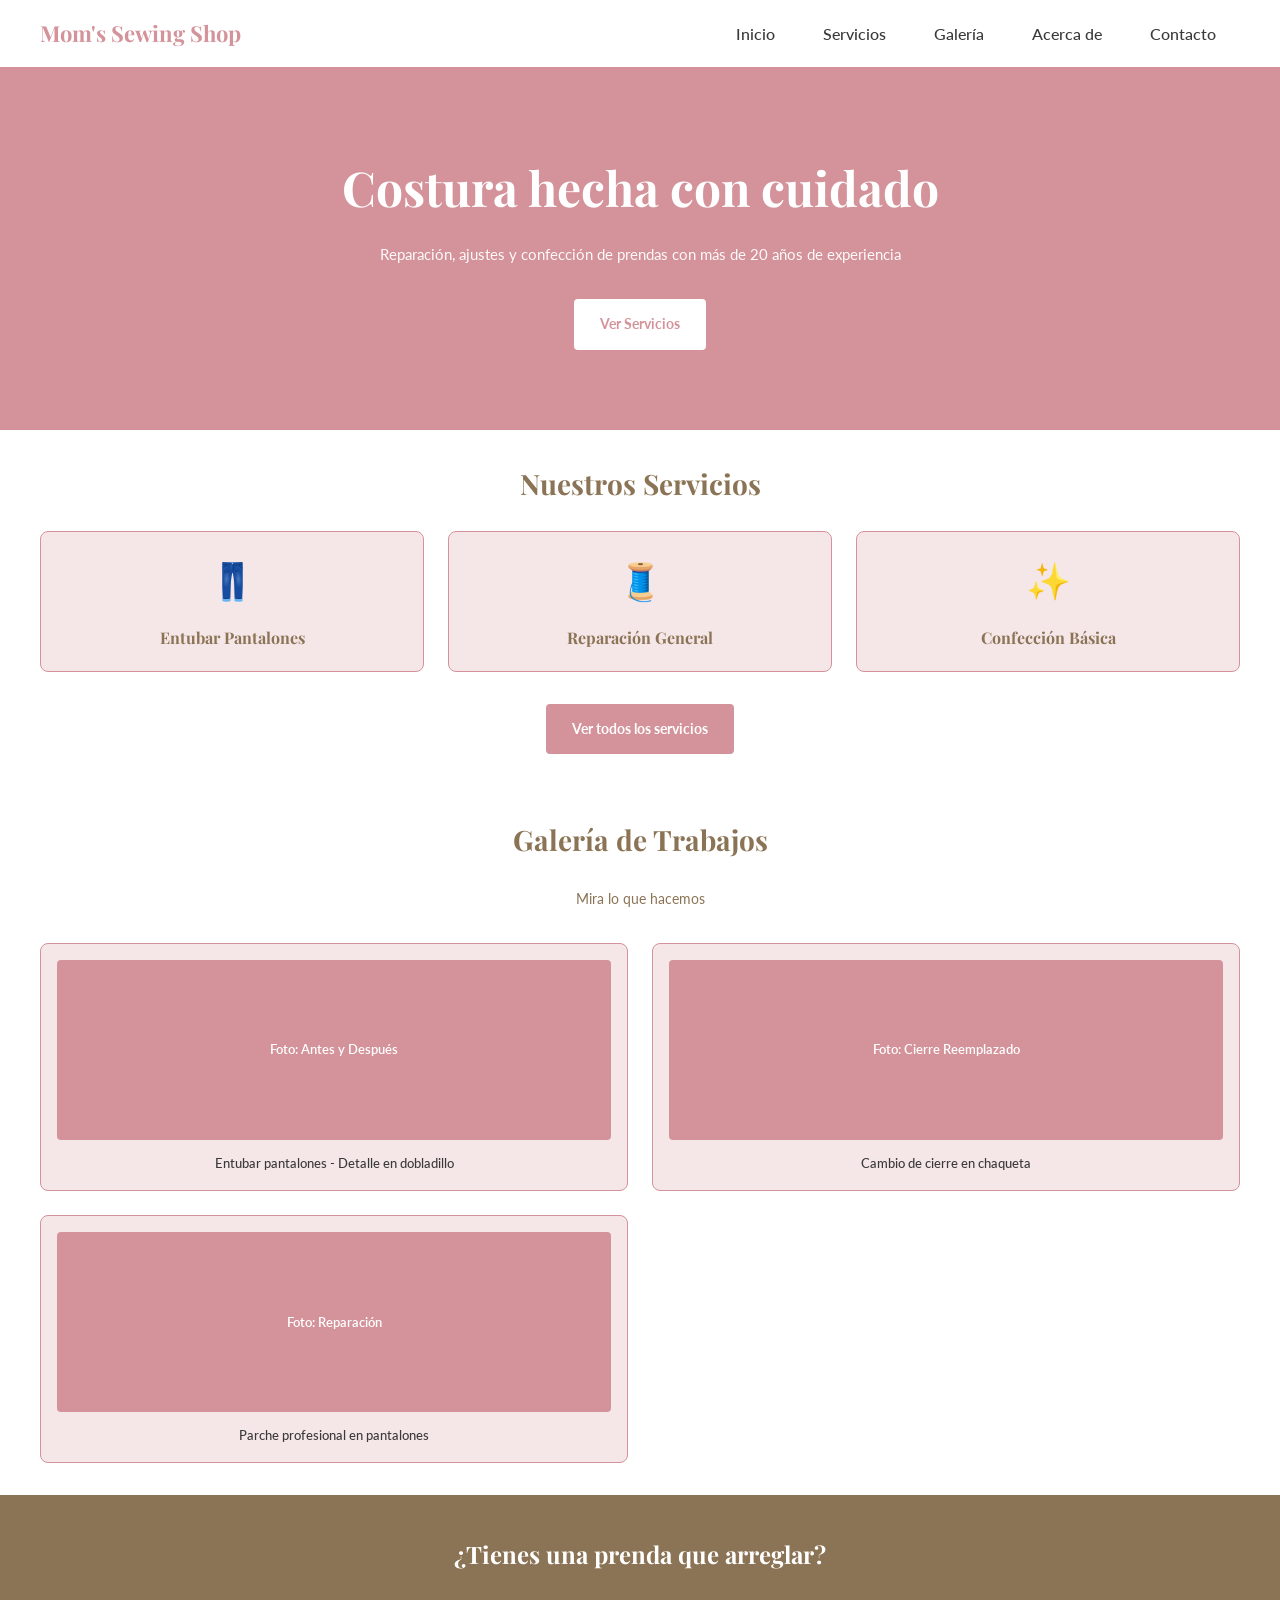
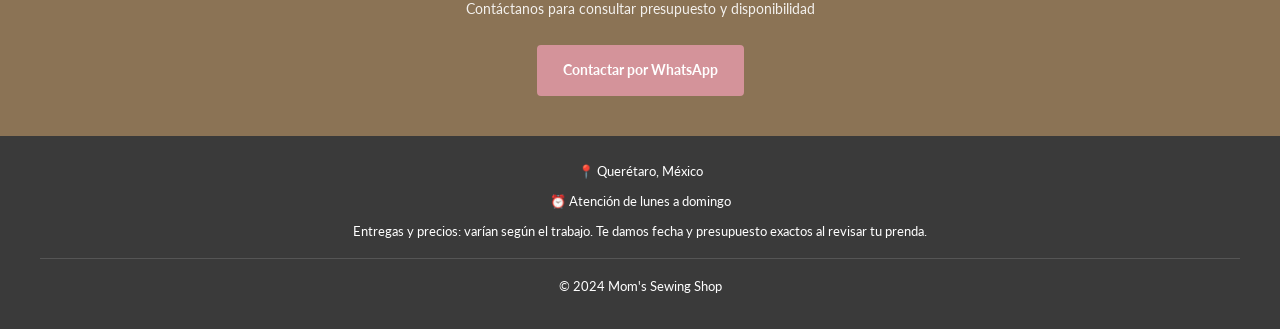
==== index.html @ cd7110a2 "General changes descriptions" ====
<!DOCTYPE html>
<html lang="es">
<head>
    <meta charset="UTF-8">
    <meta name="viewport" content="width=device-width, initial-scale=1.0">
    <title>Mom's Sewing Shop - Costura y Reparación de Prendas</title>
    <meta name="description" content="Taller de costura familiar en Querétaro. Reparación, ajustes y confección de prendas con más de 20 años de experiencia.">
    <link href="https://fonts.googleapis.com/css2?family=Playfair+Display:wght@400;700&family=Lato:wght@400;700&display=swap" rel="stylesheet">
    <link rel="stylesheet" href="css/style.css">
</head>
<body>
    <!-- HEADER -->
    <header class="header">
        <div class="header-container">
            <a href="index.html" class="logo">
                <h1>Mom's Sewing Shop</h1>
            </a>
            <button class="menu-toggle" id="menuToggle" aria-label="Abrir menú" aria-expanded="false">
                ☰
            </button>
            <nav class="nav" id="nav">
                <ul>
                    <li><a href="index.html">Inicio</a></li>
                    <li><a href="servicios.html">Servicios</a></li>
                    <li><a href="galeria.html">Galería</a></li>
                    <li><a href="acerca-de.html">Acerca de</a></li>
                    <li><a href="contacto.html">Contacto</a></li>
                </ul>
            </nav>
        </div>
    </header>

    <!-- MAIN CONTENT -->
    <main>
        <!-- HERO SECTION -->
        <section class="hero">
            <h2>Costura hecha con cuidado</h2>
            <p>Reparación, ajustes y confección de prendas con más de 20 años de experiencia</p>
            <a href="servicios.html" class="btn btn-primary">Ver Servicios</a>
        </section>

        <!-- SERVICIOS SECTION (resumen) -->
    <section class="servicios">
        <h2>Nuestros Servicios</h2>
        <div class="servicios-grid servicios-grid-compact">
            <div class="servicio-card servicio-card-compact">
                <div class="card-icon">👖</div>
                <h3>Entubar Pantalones</h3>
            </div>

            <div class="servicio-card servicio-card-compact">
                <div class="card-icon">🧵</div>
                <h3>Reparación General</h3>
            </div>

            <div class="servicio-card servicio-card-compact">
                <div class="card-icon">✨</div>
                <h3>Confección Básica</h3>
            </div>
        </div>
        <div class="servicios-cta">
            <a href="servicios.html" class="btn btn-secondary">Ver todos los servicios</a>
        </div>
    </section>

        <!-- GALERÍA SECTION -->
        <section class="galeria">
            <h2>Galería de Trabajos</h2>
            <p class="galeria-subtitle">Mira lo que hacemos</p>
            <div class="galeria-grid">
                <article class="galeria-item">
                    <div class="galeria-image">Foto: Antes y Después</div>
                    <p>Entubar pantalones - Detalle en dobladillo</p>
                </article>

                <article class="galeria-item">
                    <div class="galeria-image">Foto: Cierre Reemplazado</div>
                    <p>Cambio de cierre en chaqueta</p>
                </article>

                <article class="galeria-item">
                    <div class="galeria-image">Foto: Reparación</div>
                    <p>Parche profesional en pantalones</p>
                </article>
            </div>
        </section>

        <!-- CTA SECTION -->
        <section class="cta">
            <h2>¿Tienes una prenda que arreglar?</h2>
            <p>Contáctanos para consultar presupuesto y disponibilidad</p>
            <a href="https://wa.me/524461055820?text=Hola%2C%20tengo%20%5Buna%20prenda%5D%20que%20necesito%20reparar%2C%20%C2%BFme%20pueden%20ayudar%3F" target="_blank" rel="noopener noreferrer" class="btn btn-secondary">Contactar por WhatsApp</a>
        </section>
    </main>

    <!-- FOOTER -->
    <footer class="footer">
        <div class="footer-content">
            <p>📍 Querétaro, México</p>
            <p>⏰ Atención de lunes a domingo</p>
            <p>Entregas y precios: varían según el trabajo. Te damos fecha y presupuesto exactos al revisar tu prenda.</p>
            <p style="margin-top: 1rem; border-top: 1px solid #555; padding-top: 1rem;">
                &copy; 2024 Mom's Sewing Shop
            </p>
        </div>
    </footer>

    <script src="js/script.js"></script>
</body>
</html>
---- css/style.css ----
/* ========================================
   MOM'S SEWING SHOP - ESTILOS GLOBALES
   ======================================== */

/* PALETA DE COLORES */
:root {
    --color-primary: #D4939A;      /* Rosa cálido */
    --color-secondary: #8B7355;    /* Marrón suave */
    --color-bg: #F5E6E8;           /* Fondo crema */
    --color-text: #3A3A3A;         /* Texto oscuro */
    --color-light: #E8E8E8;        /* Gris claro */
    --color-white: #ffffff;        /* Blanco */
    --color-dark: #3A3A3A;         /* Oscuro */
}

/* RESET Y ESTILOS BASE */
* {
    margin: 0;
    padding: 0;
    box-sizing: border-box;
}

html {
    scroll-behavior: smooth;
}

body {
    font-family: 'Lato', sans-serif;
    background-color: var(--color-bg);
    color: var(--color-text);
    line-height: 1.6;
}

/* TIPOGRAFÍA */
h1, h2, h3, h4, h5, h6 {
    font-family: 'Playfair Display', serif;
    font-weight: 700;
}

h2 {
    font-size: 28px;
    margin-bottom: 1.5rem;
}

h3 {
    font-size: 18px;
    margin-bottom: 0.75rem;
}

p {
    font-size: 16px;
    line-height: 1.7;
}

a {
    text-decoration: none;
    color: inherit;
}

/* ========================================
   HEADER Y NAVEGACIÓN
   ======================================== */

.header {
    background-color: var(--color-white);
    border-bottom: 2px solid var(--color-primary);
    padding: 1rem;
    position: sticky;
    top: 0;
    z-index: 100;
}

.header-container {
    max-width: 1200px;
    margin: 0 auto;
    display: flex;
    justify-content: space-between;
    align-items: center;
}

.logo h1 {
    font-size: 22px;
    color: var(--color-primary);
}

.menu-toggle {
    background: none;
    border: none;
    font-size: 24px;
    cursor: pointer;
    color: var(--color-primary);
}

.nav ul {
    display: none;
    list-style: none;
    flex-direction: column;
    position: absolute;
    top: 100%;
    left: 0;
    right: 0;
    background-color: var(--color-white);
    border-bottom: 2px solid var(--color-primary);
    padding: 1rem;
}

.nav.active ul {
    display: flex;
}

.nav ul li {
    margin: 0 1.5rem;
}

.nav ul li a {
    color: var(--color-text);
    font-weight: 500;
    transition: color 0.3s;
}

.nav ul li a:hover {
    color: var(--color-primary);
}

/* ========================================
   BOTONES
   ======================================== */

.btn {
    display: inline-block;
    padding: 0.75rem 1.5rem;
    border-radius: 4px;
    font-weight: 700;
    font-size: 14px;
    cursor: pointer;
    border: 2px solid transparent;
    transition: all 0.3s ease;
    text-align: center;
}

.btn-primary {
    background-color: var(--color-white);
    color: var(--color-primary);
    border: 2px solid var(--color-white);
}

.btn-primary:hover {
    background-color: transparent;
    color: var(--color-white);
    border-color: var(--color-white);
}

.btn-secondary {
    background-color: var(--color-primary);
    color: var(--color-white);
    border: 2px solid var(--color-primary);
}

.btn-secondary:hover {
    background-color: transparent;
    color: var(--color-primary);
    border-color: var(--color-primary);
}

/* ========================================
   HERO SECTION (solo Home)
   ======================================== */

.hero {
    background: linear-gradient(135deg, var(--color-primary) 0%, var(--color-primary) 100%);
    padding: 3rem 1rem;
    text-align: center;
    color: var(--color-white);
}

.hero h2 {
    font-size: 32px;
    margin-bottom: 1rem;
    color: var(--color-white);
    max-width: 1200px;
    margin-left: auto;
    margin-right: auto;
}

.hero p {
    font-size: 15px;
    margin-bottom: 2rem;
    color: rgba(255, 255, 255, 0.95);
    max-width: 1200px;
    margin-left: auto;
    margin-right: auto;
}

/* ========================================
   PAGE HEADER (encabezado de páginas internas)
   ======================================== */

.page-header {
    background-color: var(--color-primary);
    padding: 2.5rem 1rem;
    text-align: center;
    color: var(--color-white);
}

.page-header h2 {
    color: var(--color-white);
    margin-bottom: 0.5rem;
}

.page-header p {
    font-size: 14px;
    color: rgba(255, 255, 255, 0.95);
}

/* ========================================
   SERVICIOS SECTION
   ======================================== */

.servicios {
    background-color: var(--color-white);
    padding: 2rem 1rem;
}

.servicios h2 {
    text-align: center;
    color: var(--color-secondary);
    max-width: 1200px;
    margin-left: auto;
    margin-right: auto;
}

.servicios-grid {
    display: grid;
    grid-template-columns: 1fr;
    gap: 1rem;
    max-width: 1200px;
    margin: 0 auto;
}

.servicio-card {
    background-color: var(--color-bg);
    border: 1px solid var(--color-primary);
    padding: 1.5rem;
    border-radius: 8px;
    text-align: center;
    transition: transform 0.3s, border-color 0.3s;
}

.servicio-card:hover {
    transform: translateY(-4px);
    border-color: var(--color-secondary);
}

.card-icon {
    font-size: 36px;
    margin-bottom: 1rem;
}

.servicio-card h3 {
    color: var(--color-secondary);
    margin-bottom: 0.75rem;
}

.servicio-card p {
    font-size: 14px;
    color: var(--color-text);
}

.precio {
    font-size: 12px;
    color: var(--color-secondary);
    font-weight: 700;
    margin-top: 0.5rem;
}

/* Versión compacta (solo en Home) */
.servicio-card-compact {
    padding: 1.25rem 1rem;
}

.servicio-card-compact h3 {
    margin-bottom: 0;
    font-size: 16px;
}

.servicios-cta {
    text-align: center;
    margin-top: 2rem;
}

/* ========================================
   GALERÍA SECTION
   ======================================== */

.galeria {
    background-color: var(--color-white);
    padding: 2rem 1rem;
}

.galeria h2 {
    text-align: center;
    color: var(--color-secondary);
    max-width: 1200px;
    margin-left: auto;
    margin-right: auto;
}

.galeria-subtitle {
    text-align: center;
    font-size: 14px;
    color: var(--color-secondary);
    margin-bottom: 2rem;
    max-width: 1200px;
    margin-left: auto;
    margin-right: auto;
}

.galeria-grid {
    display: grid;
    grid-template-columns: 1fr;
    gap: 1rem;
    max-width: 1200px;
    margin: 0 auto;
}

.galeria-item {
    background-color: var(--color-bg);
    border: 1px solid var(--color-primary);
    padding: 1rem;
    border-radius: 8px;
    overflow: hidden;
}

.galeria-image {
    width: 100%;
    height: 150px;
    background-color: var(--color-primary);
    border-radius: 4px;
    display: flex;
    align-items: center;
    justify-content: center;
    color: var(--color-white);
    font-weight: 600;
    font-size: 13px;
    margin-bottom: 0.75rem;
}

.galeria-item p {
    text-align: center;
    font-size: 13px;
    color: var(--color-text);
    font-weight: 500;
}

/* ========================================
   ACERCA DE
   ======================================== */

.acerca-de {
    background-color: var(--color-white);
    padding: 2.5rem 1rem;
    max-width: 700px;
    margin: 0 auto;
}

.acerca-de p {
    margin-bottom: 1.25rem;
}

.acerca-de p:last-child {
    margin-bottom: 0;
}

/* ========================================
   CONTACTO
   ======================================== */

.contacto-info {
    background-color: var(--color-white);
    padding: 2.5rem 1rem;
    max-width: 700px;
    margin: 0 auto;
}

.info-item {
    margin-bottom: 1.5rem;
    padding-bottom: 1.5rem;
    border-bottom: 1px solid var(--color-light);
}

.info-item:last-child {
    border-bottom: none;
    margin-bottom: 0;
    padding-bottom: 0;
}

.info-item h3 {
    color: var(--color-secondary);
    margin-bottom: 0.5rem;
}
/* ========================================
   POLÍTICAS
   ======================================== */

.politicas {
    background-color: var(--color-white);
    padding: 2.5rem 1rem;
    max-width: 700px;
    margin: 0 auto;
}

.politica-item {
    margin-bottom: 2rem;
}

.politica-item:last-child {
    margin-bottom: 0;
}

.politica-item h3 {
    color: var(--color-secondary);
    margin-bottom: 0.5rem;
}

/* ========================================
   CTA SECTION
   ======================================== */

.cta {
    background-color: var(--color-secondary);
    color: var(--color-white);
    padding: 2.5rem 1rem;
    text-align: center;
}

.cta h2 {
    color: var(--color-white);
    font-size: 24px;
    max-width: 1200px;
    margin-left: auto;
    margin-right: auto;
}

.cta p {
    font-size: 14px;
    color: rgba(255, 255, 255, 0.9);
    margin-bottom: 1.5rem;
    max-width: 1200px;
    margin-left: auto;
    margin-right: auto;
}

/* ========================================
   FOOTER
   ======================================== */

.footer {
    background-color: var(--color-dark);
    color: var(--color-white);
    padding: 1.5rem;
    text-align: center;
    font-size: 13px;
}

.footer-content {
    max-width: 1200px;
    margin: 0 auto;
}

.footer-content p {
    margin-bottom: 0.5rem;
    font-size: 13px;
}

.footer-content a {
    color: var(--color-primary);
    text-decoration: none;
}

/* ========================================
   RESPONSIVE - TABLET (768px+)
   ======================================== */

@media (min-width: 768px) {
    /* Header - Mostrar navegación en fila, ocultar botón hamburguesa */
    .nav ul {
        display: flex;
        position: static;
        flex-direction: row;
        border: none;
        padding: 0;
    }

    .menu-toggle {
        display: none;
    }

    /* Hero */
    .hero {
        padding: 4rem 2rem;
    }

    .hero h2 {
        font-size: 40px;
    }

    /* Servicios - 2 columnas */
    .servicios-grid {
        grid-template-columns: repeat(2, 1fr);
        gap: 1.5rem;
    }

    /* Galería - 2 columnas */
    .galeria-grid {
        grid-template-columns: repeat(2, 1fr);
        gap: 1.5rem;
    }

    .galeria-image {
        height: 180px;
    }
}

/* ========================================
   RESPONSIVE - DESKTOP (1024px+)
   ======================================== */

@media (min-width: 1024px) {
    /* Servicios - 3 columnas */
    .servicios-grid {
        grid-template-columns: repeat(3, 1fr);
    }

    /* Hero */
    .hero {
        padding: 5rem 2rem;
    }

    .hero h2 {
        font-size: 48px;
    }

    /* Galería sigue en 2 columnas */
    .galeria-grid {
        grid-template-columns: repeat(2, 1fr);
    }
}

/* ========================================
   ACCESIBILIDAD
   ======================================== */

@media (prefers-reduced-motion: reduce) {
    * {
        animation-duration: 0.01ms !important;
        animation-iteration-count: 1 !important;
        transition-duration: 0.01ms !important;
    }
}
/* ========================================
   SCROLL REVEAL (animación al hacer scroll)
   ======================================== */

/* Por defecto, todo visible (por si JS no carga) */
.servicio-card,
.galeria-item,
.cta,
.acerca-de,
.contacto-info,
.politica-item {
    opacity: 1;
    transform: none;
}

/* Solo si JavaScript confirmó que está activo, ocultamos para animar */
body.js-ready .servicio-card,
body.js-ready .galeria-item,
body.js-ready .cta,
body.js-ready .acerca-de,
body.js-ready .contacto-info,
body.js-ready .politica-item {
    opacity: 0;
    transform: translateY(24px);
    transition: opacity 0.6s ease, transform 0.6s ease;
}

/* Cuando el elemento entra en pantalla, JS le agrega esta clase */
body.js-ready .servicio-card.visible,
body.js-ready .galeria-item.visible,
body.js-ready .cta.visible,
body.js-ready .acerca-de.visible,
body.js-ready .contacto-info.visible,
body.js-ready .politica-item.visible {
    opacity: 1;
    transform: translateY(0);
}
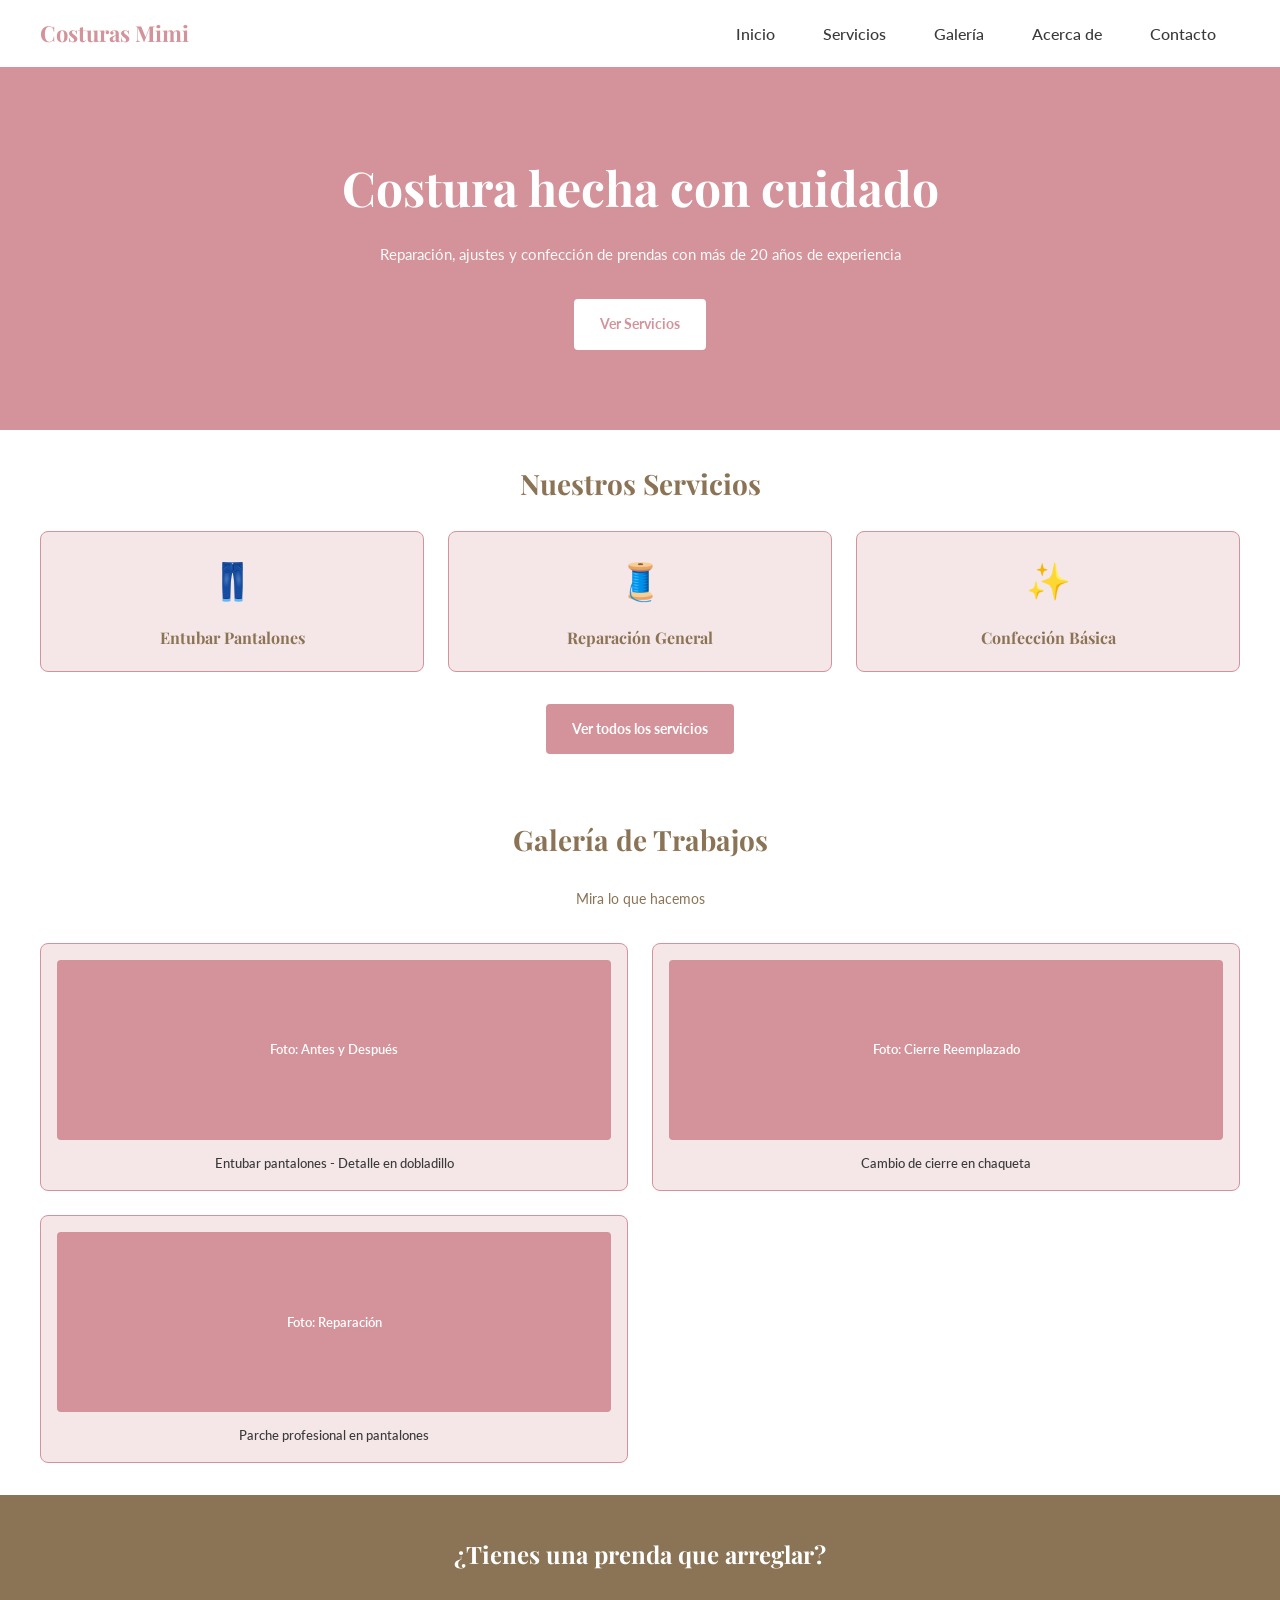
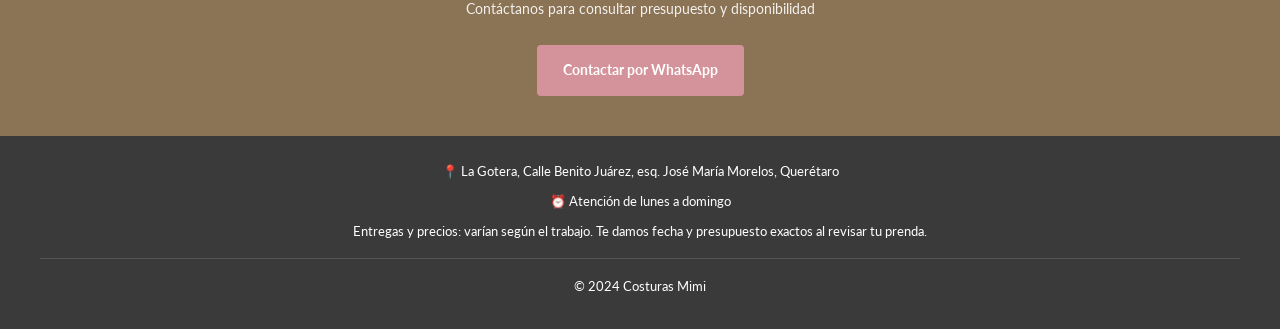
==== commit 20e87f8b: "general changes" ====
--- a/index.html
+++ b/index.html
@@ -3,8 +3,8 @@
 <head>
     <meta charset="UTF-8">
     <meta name="viewport" content="width=device-width, initial-scale=1.0">
-    <title>Mom's Sewing Shop - Costura y Reparación de Prendas</title>
-    <meta name="description" content="Taller de costura familiar en Querétaro. Reparación, ajustes y confección de prendas con más de 20 años de experiencia.">
+    <title>Costuras Mimi - Costurería en La Gotera, Querétaro</title>
+    <meta name="description" content="Costurería en La Gotera, Querétaro. Reparación de prendas, entubado de pantalones y confección básica con más de 20 años de experiencia.">
     <link href="https://fonts.googleapis.com/css2?family=Playfair+Display:wght@400;700&family=Lato:wght@400;700&display=swap" rel="stylesheet">
     <link rel="stylesheet" href="css/style.css">
 </head>
@@ -13,7 +13,7 @@
     <header class="header">
         <div class="header-container">
             <a href="index.html" class="logo">
-                <h1>Mom's Sewing Shop</h1>
+                <h1>Costuras Mimi</h1>
             </a>
             <button class="menu-toggle" id="menuToggle" aria-label="Abrir menú" aria-expanded="false">
                 ☰
@@ -89,18 +89,18 @@
         <section class="cta">
             <h2>¿Tienes una prenda que arreglar?</h2>
             <p>Contáctanos para consultar presupuesto y disponibilidad</p>
-            <a href="https://wa.me/524461055820?text=Hola%2C%20tengo%20%5Buna%20prenda%5D%20que%20necesito%20reparar%2C%20%C2%BFme%20pueden%20ayudar%3F" target="_blank" rel="noopener noreferrer" class="btn btn-secondary">Contactar por WhatsApp</a>
+            <a href="https://wa.me/524423726973?text=Hola%2C%20tengo%20%5Buna%20prenda%5D%20que%20necesito%20reparar%2C%20%C2%BFme%20pueden%20ayudar%3F" target="_blank" rel="noopener noreferrer" class="btn btn-secondary">Contactar por WhatsApp</a>
         </section>
     </main>
 
     <!-- FOOTER -->
     <footer class="footer">
         <div class="footer-content">
-            <p>📍 Querétaro, México</p>
+            <p>📍 La Gotera, Calle Benito Juárez, esq. José María Morelos, Querétaro</p>
             <p>⏰ Atención de lunes a domingo</p>
             <p>Entregas y precios: varían según el trabajo. Te damos fecha y presupuesto exactos al revisar tu prenda.</p>
             <p style="margin-top: 1rem; border-top: 1px solid #555; padding-top: 1rem;">
-                &copy; 2024 Mom's Sewing Shop
+                &copy; 2024 Costuras Mimi
             </p>
         </div>
     </footer>
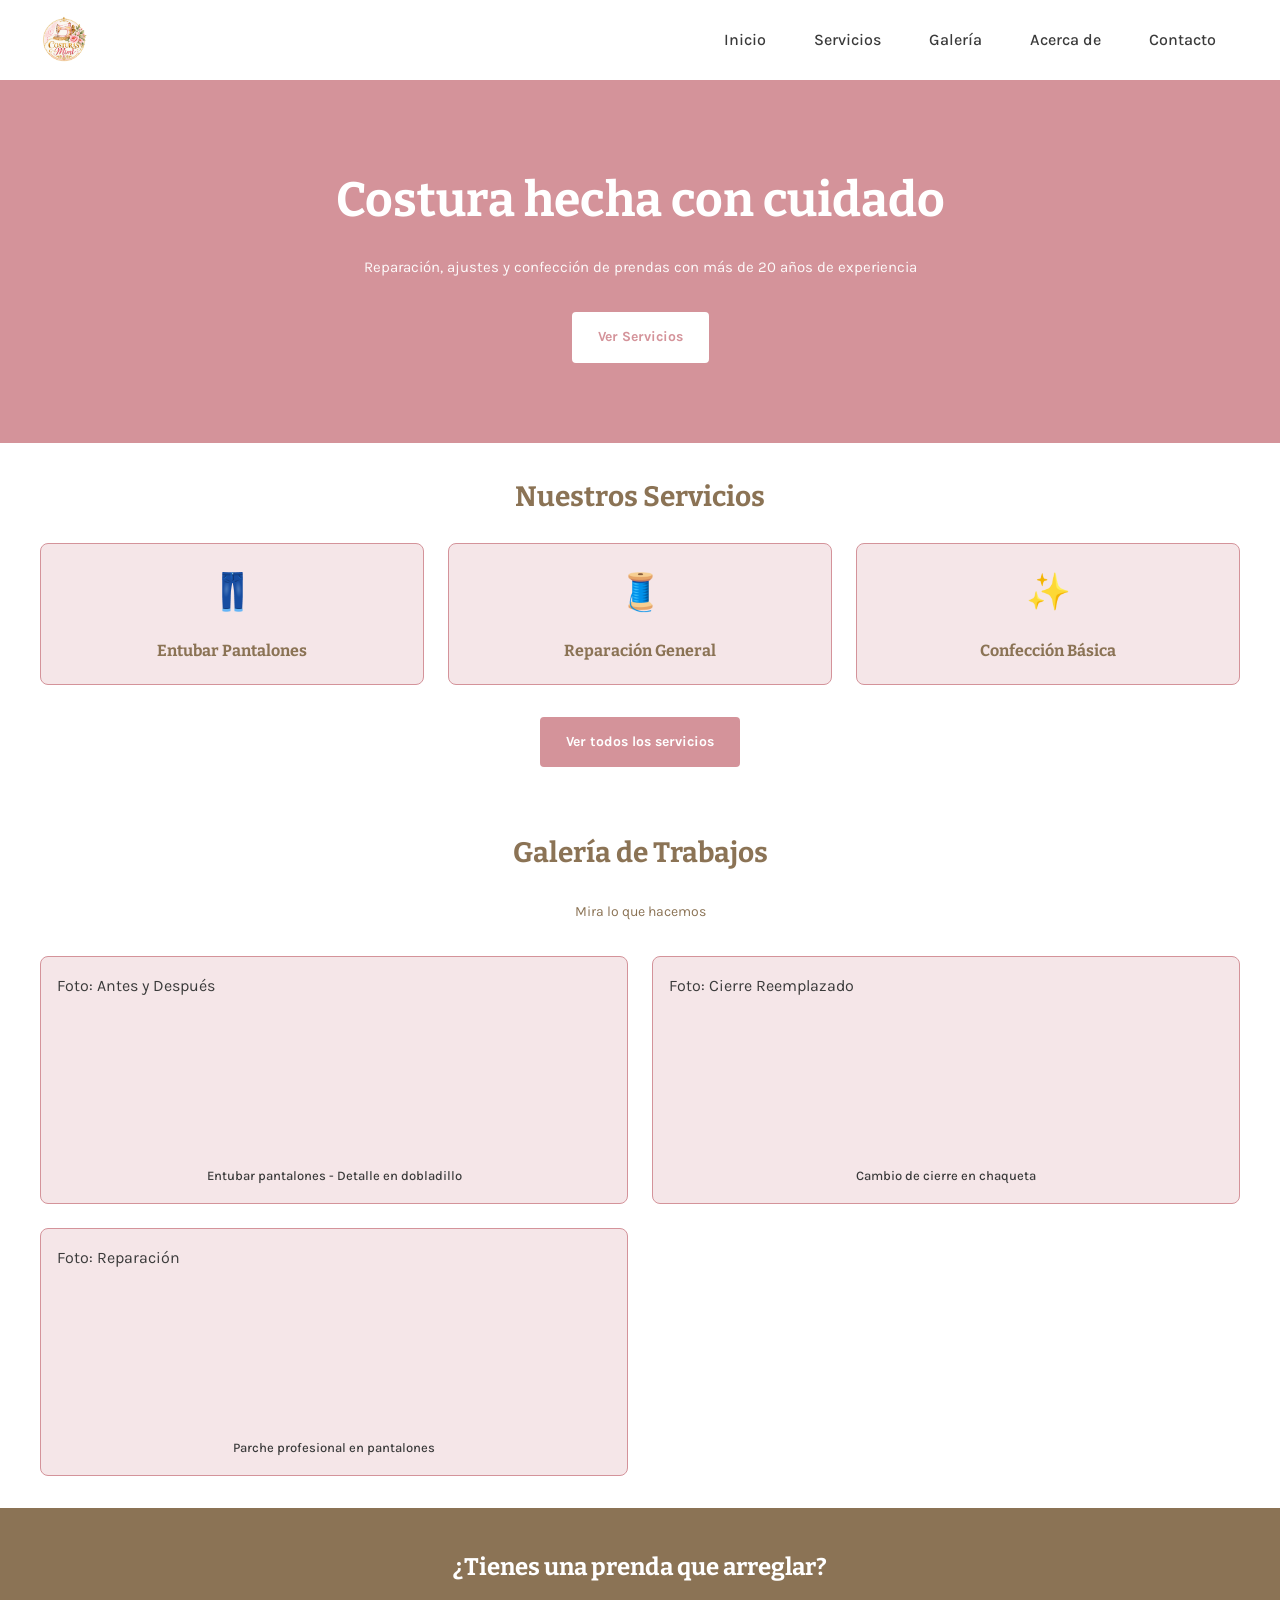
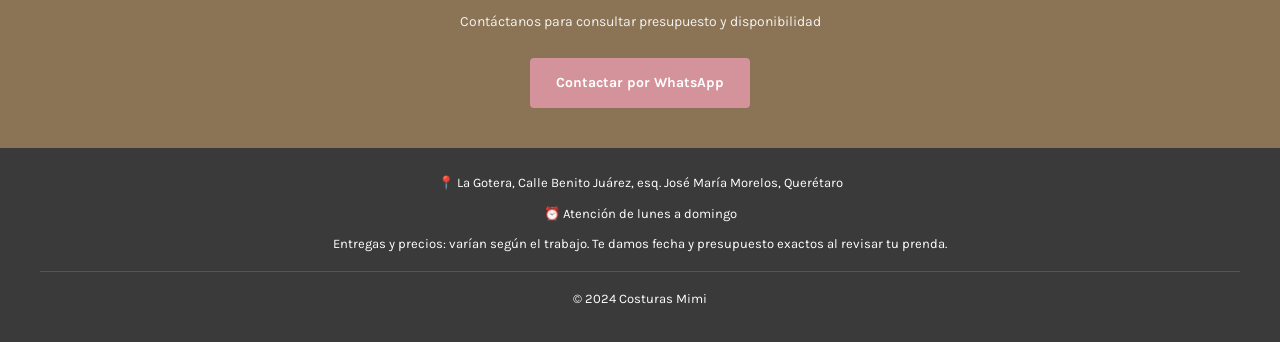
==== commit b3fc73d6: "Agregar logo, favicon e imágenes reales de la galería - Reemplaza el texto "Costuras Mimi" del heade" ====
--- a/index.html
+++ b/index.html
@@ -4,8 +4,11 @@
     <meta charset="UTF-8">
     <meta name="viewport" content="width=device-width, initial-scale=1.0">
     <title>Costuras Mimi - Costurería en La Gotera, Querétaro</title>
+    <link rel="icon" type="image/png" href="img/icono.png">
     <meta name="description" content="Costurería en La Gotera, Querétaro. Reparación de prendas, entubado de pantalones y confección básica con más de 20 años de experiencia.">
-    <link href="https://fonts.googleapis.com/css2?family=Playfair+Display:wght@400;700&family=Lato:wght@400;700&display=swap" rel="stylesheet">
+    <link rel="preconnect" href="https://fonts.googleapis.com">
+    <link rel="preconnect" href="https://fonts.gstatic.com" crossorigin>
+    <link href="https://fonts.googleapis.com/css2?family=Bitter:wght@400;600;700&family=Karla:wght@400;500;700&display=swap" rel="stylesheet">
     <link rel="stylesheet" href="css/style.css">
 </head>
 <body>
@@ -13,7 +16,7 @@
     <header class="header">
         <div class="header-container">
             <a href="index.html" class="logo">
-                <h1>Costuras Mimi</h1>
+                <img src="img/logo.png" alt="Costuras Mimi">
             </a>
             <button class="menu-toggle" id="menuToggle" aria-label="Abrir menú" aria-expanded="false">
                 ☰
@@ -89,7 +92,7 @@
         <section class="cta">
             <h2>¿Tienes una prenda que arreglar?</h2>
             <p>Contáctanos para consultar presupuesto y disponibilidad</p>
-            <a href="https://wa.me/524423726973?text=Hola%2C%20tengo%20%5Buna%20prenda%5D%20que%20necesito%20reparar%2C%20%C2%BFme%20pueden%20ayudar%3F" target="_blank" rel="noopener noreferrer" class="btn btn-secondary">Contactar por WhatsApp</a>
+            <a href="https://wa.me/524423726973?text=Hola%2C%20tengo%20%5Buna%20prenda%5D%20que%20necesito%20reparar%2C%20%C2%BFme%20pueden%20ayudar%3F" class="btn btn-secondary">Contactar por WhatsApp</a>
         </section>
     </main>
 
--- a/css/style.css
+++ b/css/style.css
@@ -25,7 +25,7 @@
 }
 
 body {
-    font-family: 'Lato', sans-serif;
+    font-family: 'Karla', sans-serif;
     background-color: var(--color-bg);
     color: var(--color-text);
     line-height: 1.6;
@@ -33,7 +33,7 @@
 
 /* TIPOGRAFÍA */
 h1, h2, h3, h4, h5, h6 {
-    font-family: 'Playfair Display', serif;
+    font-family: 'Bitter', serif;
     font-weight: 700;
 }
 
@@ -82,7 +82,11 @@
     font-size: 22px;
     color: var(--color-primary);
 }
-
+.logo img {
+    height: 48px;
+    width: auto;
+    display: block;
+}
 .menu-toggle {
     background: none;
     border: none;
@@ -334,17 +338,11 @@
 .galeria-image {
     width: 100%;
     height: 150px;
-    background-color: var(--color-primary);
+    object-fit: cover;
     border-radius: 4px;
-    display: flex;
-    align-items: center;
-    justify-content: center;
-    color: var(--color-white);
-    font-weight: 600;
-    font-size: 13px;
     margin-bottom: 0.75rem;
-}
-
+    display: block;
+}
 .galeria-item p {
     text-align: center;
     font-size: 13px;
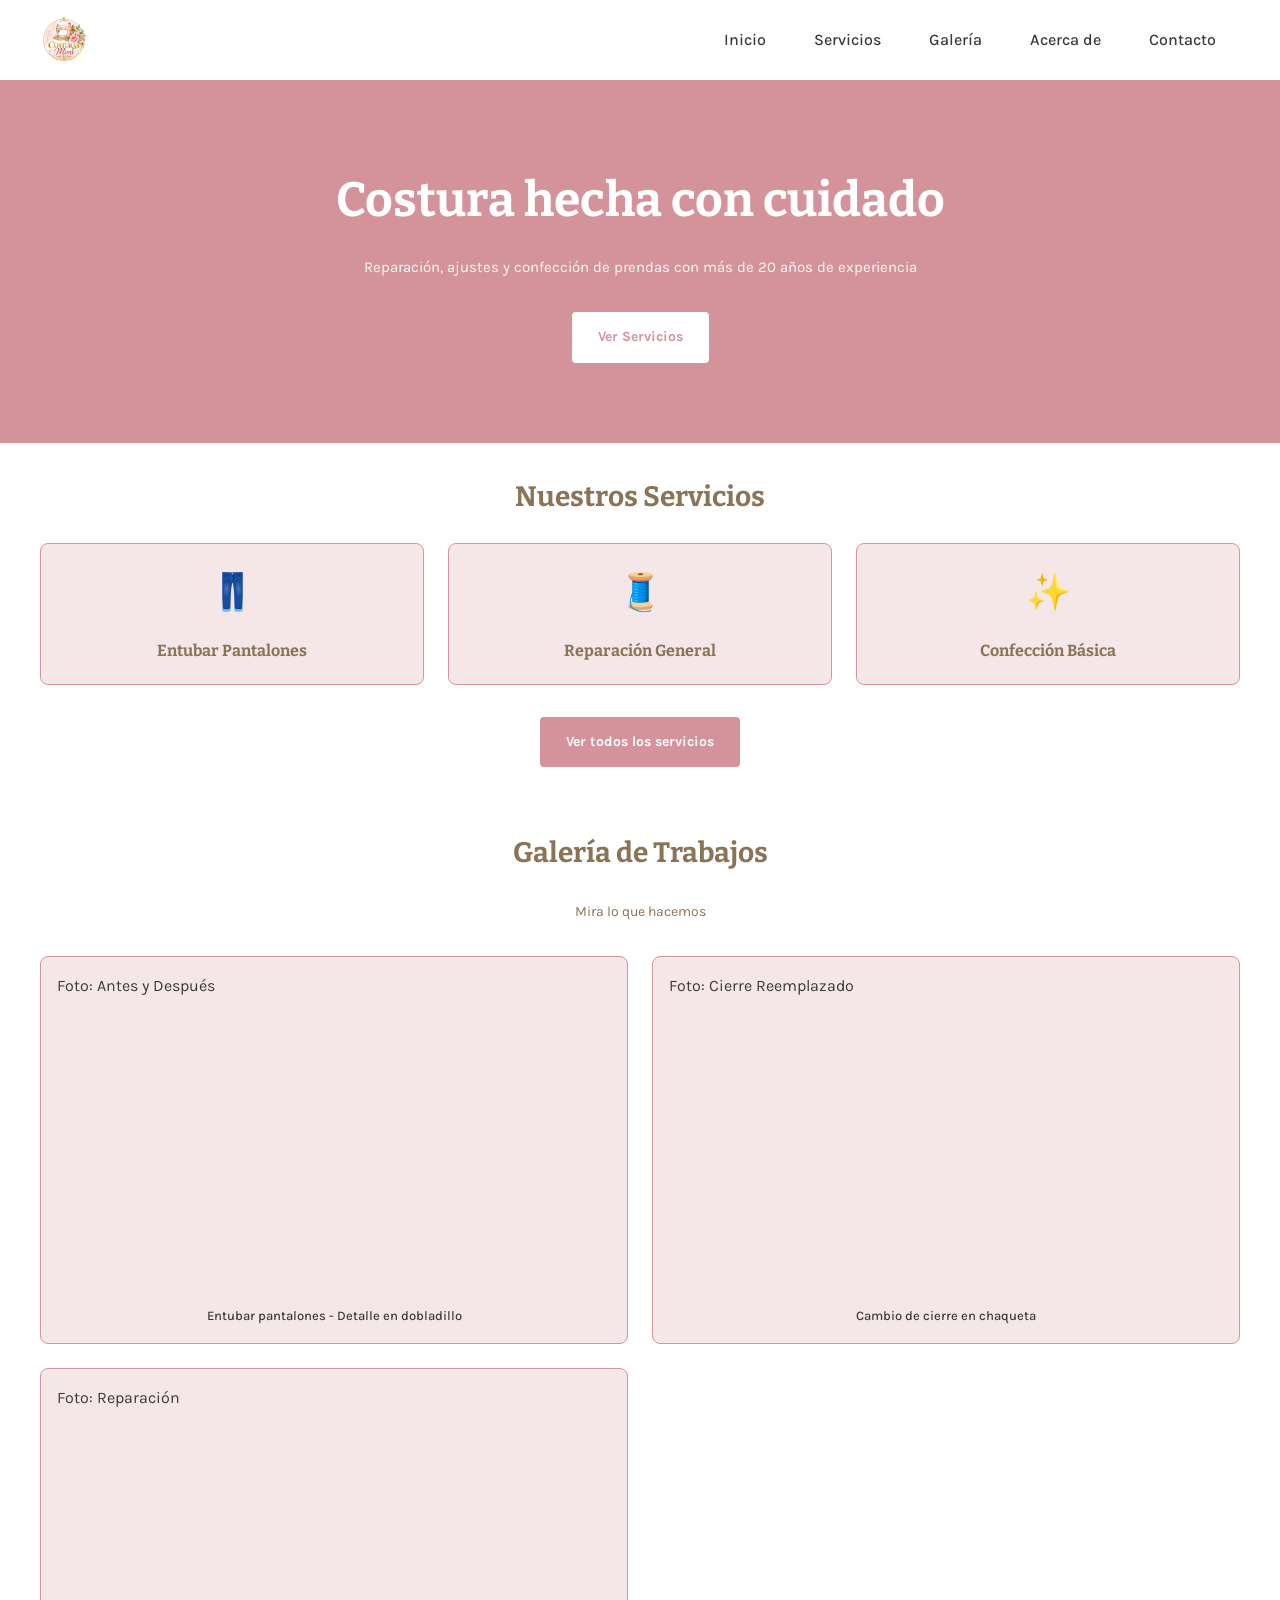
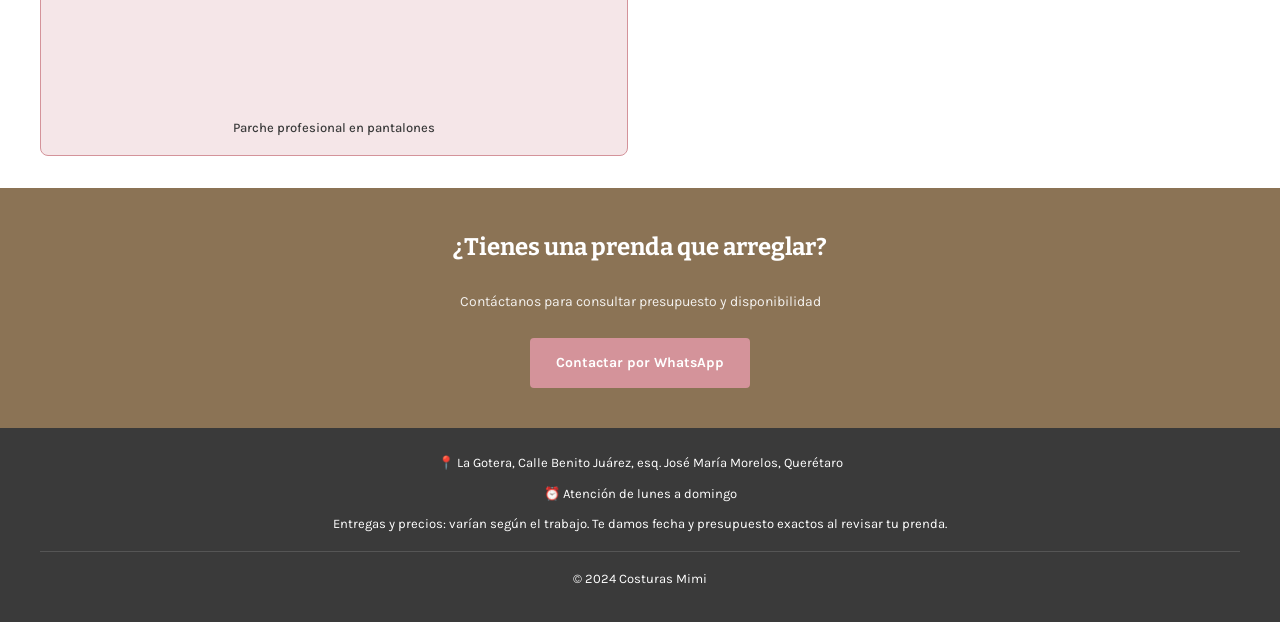
==== commit 4ec7c58d: "changes general" ====
--- a/index.html
+++ b/index.html
@@ -5,7 +5,7 @@
     <meta name="viewport" content="width=device-width, initial-scale=1.0">
     <title>Costuras Mimi - Costurería en La Gotera, Querétaro</title>
     <link rel="icon" type="image/png" href="img/icono.png">
-    <meta name="description" content="Costurería en La Gotera, Querétaro. Reparación de prendas, entubado de pantalones y confección básica con más de 20 años de experiencia.">
+    <meta name="description" content="Costuras Mimi - Entubado de pantalones, reparación de cierres, parches y confección de prendas en La Gotera, Querétaro. Servicio de costura profesional de confianza.">
     <link rel="preconnect" href="https://fonts.googleapis.com">
     <link rel="preconnect" href="https://fonts.gstatic.com" crossorigin>
     <link href="https://fonts.googleapis.com/css2?family=Bitter:wght@400;600;700&family=Karla:wght@400;500;700&display=swap" rel="stylesheet">
--- a/css/style.css
+++ b/css/style.css
@@ -325,6 +325,7 @@
     gap: 1rem;
     max-width: 1200px;
     margin: 0 auto;
+    align-items: start;
 }
 
 .galeria-item {
@@ -337,11 +338,10 @@
 
 .galeria-image {
     width: 100%;
-    height: 150px;
-    object-fit: cover;
+    height: auto;
+    display: block;
     border-radius: 4px;
     margin-bottom: 0.75rem;
-    display: block;
 }
 .galeria-item p {
     text-align: center;
@@ -396,6 +396,25 @@
     color: var(--color-secondary);
     margin-bottom: 0.5rem;
 }
+
+.map-container {
+    margin: 2rem 0;
+    border-radius: 8px;
+    overflow: hidden;
+    box-shadow: 0 2px 8px rgba(0,0,0,0.1);
+}
+
+.map-container iframe {
+    width: 100%;
+    height: 400px;
+}
+
+@media (max-width: 768px) {
+    .map-container iframe {
+        height: 300px;
+    }
+}
+
 /* ========================================
    POLÍTICAS
    ======================================== */
@@ -515,7 +534,7 @@
     }
 
     .galeria-image {
-        height: 180px;
+        height: 320px;
     }
 }
 
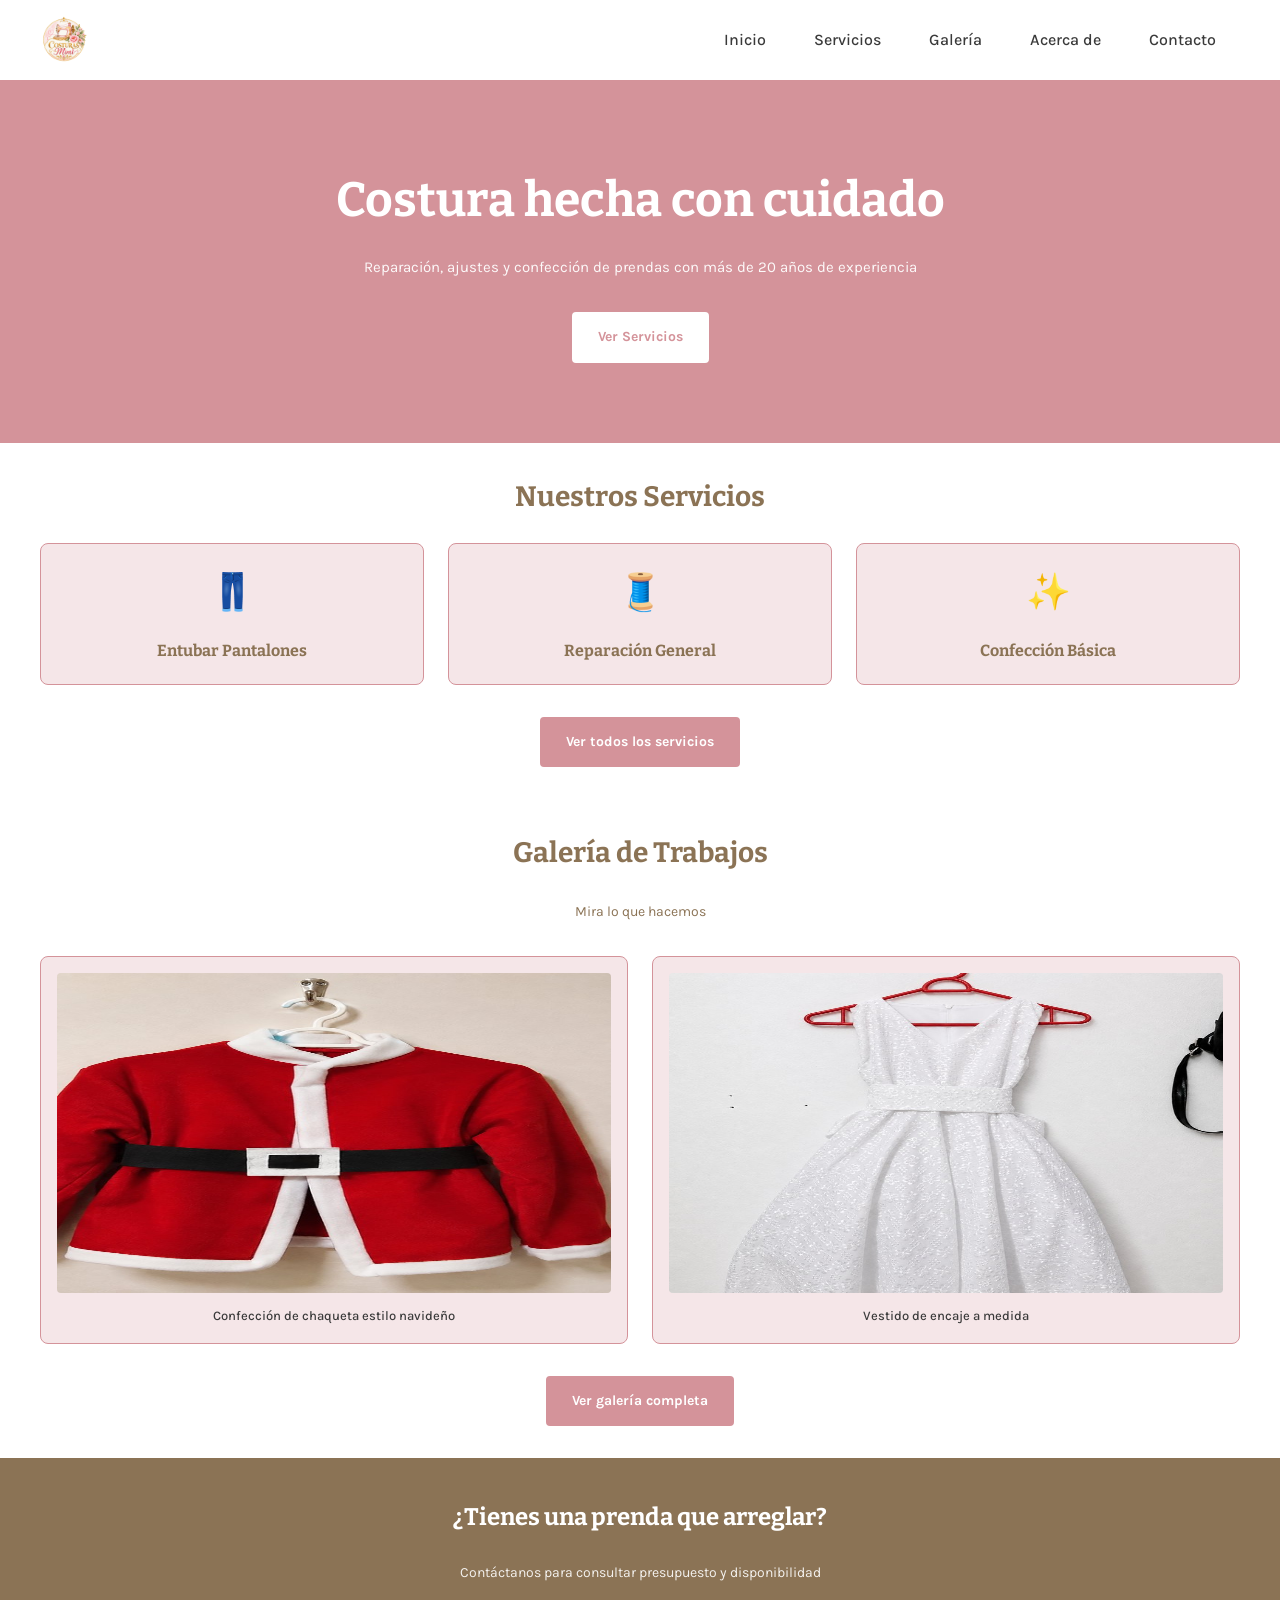
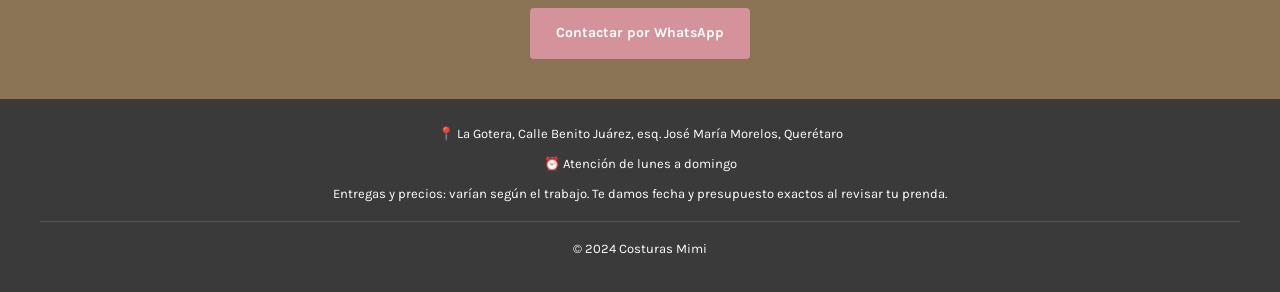
==== commit 4b6def1d: "Optimizar imágenes y agregar fotos reales a servicios y home - Convierte las 10 fotos de la galería " ====
--- a/index.html
+++ b/index.html
@@ -72,19 +72,17 @@
             <p class="galeria-subtitle">Mira lo que hacemos</p>
             <div class="galeria-grid">
                 <article class="galeria-item">
-                    <div class="galeria-image">Foto: Antes y Después</div>
-                    <p>Entubar pantalones - Detalle en dobladillo</p>
+                    <img src="img/img_1.jpg" loading="lazy" class="galeria-image" alt="Chaqueta navideña roja con detalles blancos">
+                    <p>Confección de chaqueta estilo navideño</p>
                 </article>
 
                 <article class="galeria-item">
-                    <div class="galeria-image">Foto: Cierre Reemplazado</div>
-                    <p>Cambio de cierre en chaqueta</p>
+                    <img src="img/img_6.jpg" loading="lazy" class="galeria-image" alt="Vestido blanco de encaje sin mangas">
+                    <p>Vestido de encaje a medida</p>
                 </article>
-
-                <article class="galeria-item">
-                    <div class="galeria-image">Foto: Reparación</div>
-                    <p>Parche profesional en pantalones</p>
-                </article>
+            </div>
+            <div class="galeria-cta">
+                <a href="galeria.html" class="btn btn-secondary">Ver galería completa</a>
             </div>
         </section>
 
--- a/css/style.css
+++ b/css/style.css
@@ -260,6 +260,15 @@
     margin-bottom: 1rem;
 }
 
+.servicio-image {
+    width: 100%;
+    height: 160px;
+    object-fit: cover;
+    border-radius: 4px;
+    margin-bottom: 1rem;
+    display: block;
+}
+
 .servicio-card h3 {
     color: var(--color-secondary);
     margin-bottom: 0.75rem;
@@ -350,6 +359,11 @@
     font-weight: 500;
 }
 
+.galeria-cta {
+    text-align: center;
+    margin-top: 2rem;
+}
+
 /* ========================================
    ACERCA DE
    ======================================== */
@@ -395,24 +409,6 @@
 .info-item h3 {
     color: var(--color-secondary);
     margin-bottom: 0.5rem;
-}
-
-.map-container {
-    margin: 2rem 0;
-    border-radius: 8px;
-    overflow: hidden;
-    box-shadow: 0 2px 8px rgba(0,0,0,0.1);
-}
-
-.map-container iframe {
-    width: 100%;
-    height: 400px;
-}
-
-@media (max-width: 768px) {
-    .map-container iframe {
-        height: 300px;
-    }
 }
 
 /* ========================================
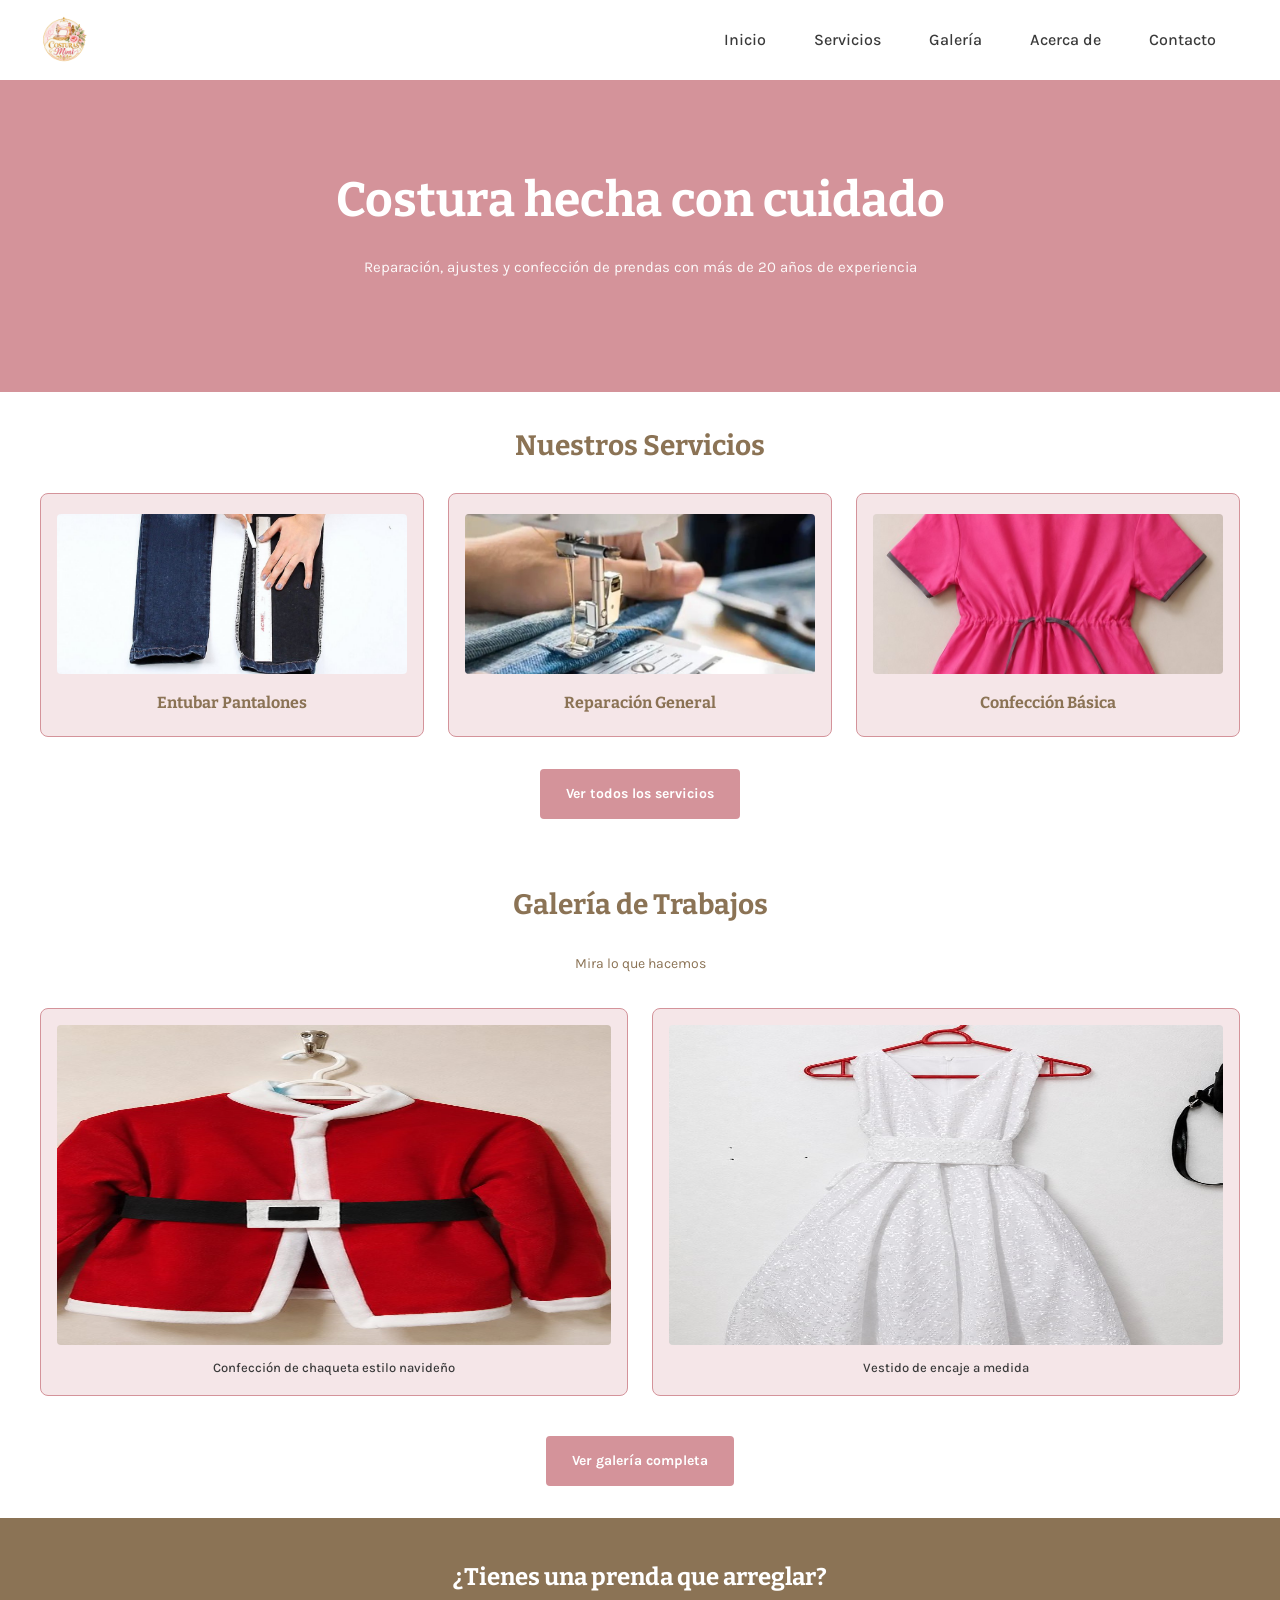
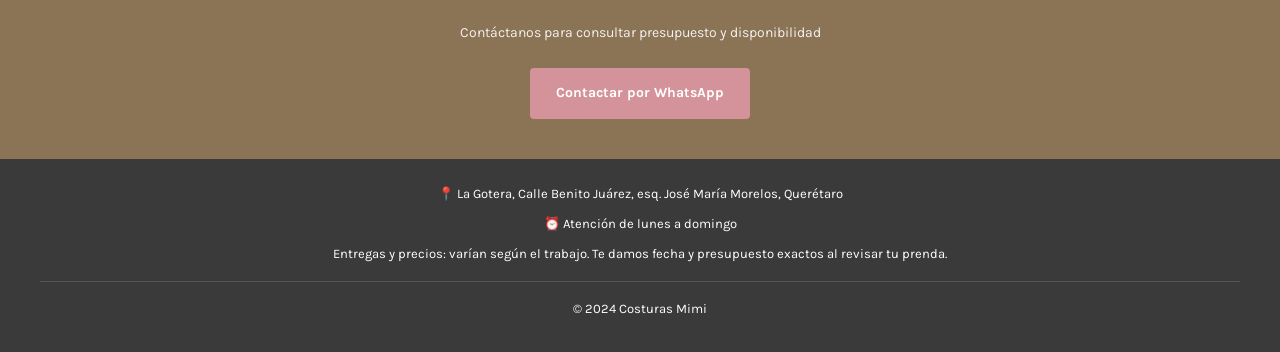
==== commit ef3bf8a0: "Mejorar menú hamburguesa y limpiar home" ====
--- a/index.html
+++ b/index.html
@@ -19,7 +19,9 @@
                 <img src="img/logo.png" alt="Costuras Mimi">
             </a>
             <button class="menu-toggle" id="menuToggle" aria-label="Abrir menú" aria-expanded="false">
-                ☰
+                <span></span>
+                <span></span>
+                <span></span>
             </button>
             <nav class="nav" id="nav">
                 <ul>
@@ -39,7 +41,6 @@
         <section class="hero">
             <h2>Costura hecha con cuidado</h2>
             <p>Reparación, ajustes y confección de prendas con más de 20 años de experiencia</p>
-            <a href="servicios.html" class="btn btn-primary">Ver Servicios</a>
         </section>
 
         <!-- SERVICIOS SECTION (resumen) -->
@@ -47,17 +48,17 @@
         <h2>Nuestros Servicios</h2>
         <div class="servicios-grid servicios-grid-compact">
             <div class="servicio-card servicio-card-compact">
-                <div class="card-icon">👖</div>
+                <img src="img/servicio-entubado.jpg" loading="lazy" class="servicio-image" alt="Entubado de pantalón midiendo el dobladillo">
                 <h3>Entubar Pantalones</h3>
             </div>
 
             <div class="servicio-card servicio-card-compact">
-                <div class="card-icon">🧵</div>
+                <img src="img/servicio-reparacion.jpg" loading="lazy" class="servicio-image" alt="Costura a máquina de una reparación en tela de mezclilla">
                 <h3>Reparación General</h3>
             </div>
 
             <div class="servicio-card servicio-card-compact">
-                <div class="card-icon">✨</div>
+                <img src="img/img_2.jpg" loading="lazy" class="servicio-image" alt="Vestido rosa sencillo con cordón ajustable">
                 <h3>Confección Básica</h3>
             </div>
         </div>
--- a/css/style.css
+++ b/css/style.css
@@ -90,9 +90,24 @@
 .menu-toggle {
     background: none;
     border: none;
-    font-size: 24px;
+    padding: 0;
+    margin-right: -0.35rem;
     cursor: pointer;
-    color: var(--color-primary);
+    display: flex;
+    flex-direction: column;
+    justify-content: center;
+    align-items: flex-end;
+    gap: 5px;
+    width: 30px;
+    height: 24px;
+}
+
+.menu-toggle span {
+    display: block;
+    width: 100%;
+    height: 4px;
+    border-radius: 2px;
+    background-color: var(--color-primary);
 }
 
 .nav ul {
@@ -361,7 +376,7 @@
 
 .galeria-cta {
     text-align: center;
-    margin-top: 2rem;
+    margin-top: 2.5rem;
 }
 
 /* ========================================
